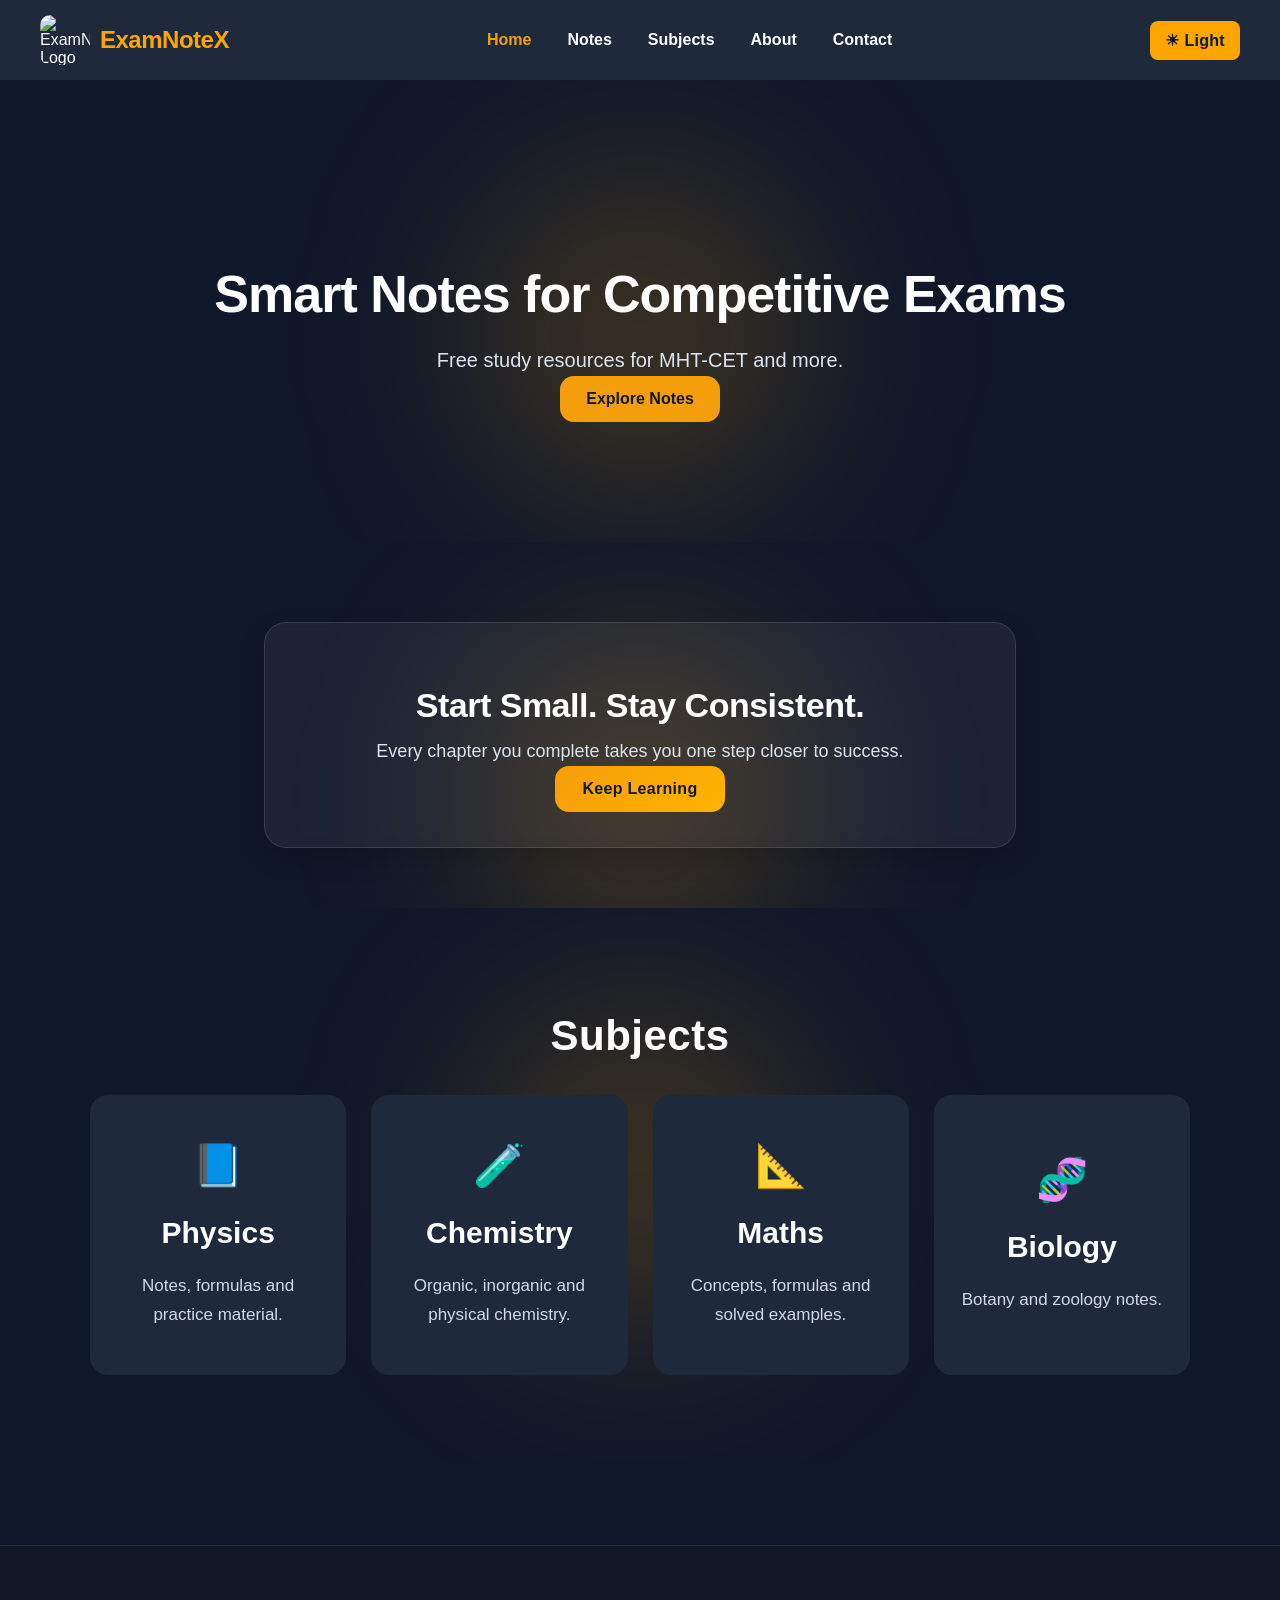
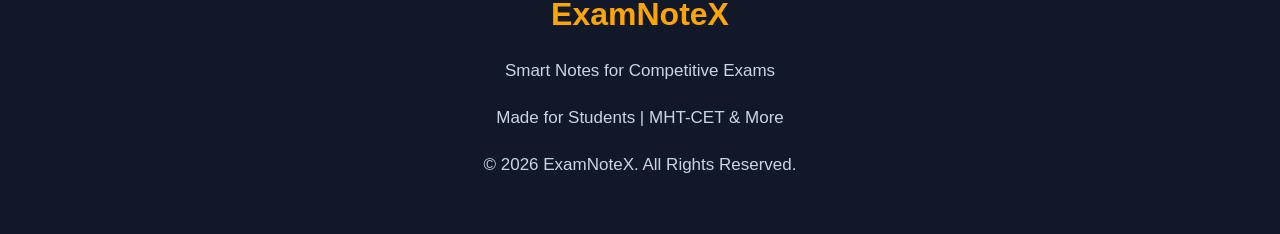
==== index.html @ 70fdad8c "Add files via upload" ====
<!DOCTYPE html>
<html lang="en">
<head>
  <meta charset="UTF-8">
  <meta name="viewport" content="width=device-width, initial-scale=1.0">
  <title>ExamNoteX</title>
  <link rel="stylesheet" href="style.css">
</head>
<body>

  <nav>
    <div class="brand">
<img src="assets/logo/logo.jpg" alt="ExamNoteX Logo">
<h2>ExamNoteX</h2>
</div>
    <ul>
  <li><a href="index.html" class="active">Home</a></li>
  <li><a href="notes.html">Notes</a></li>
  <li><a href="subjects.html">Subjects</a></li>
  <li><a href="about.html">About</a></li>
  <li><a href="contact.html">Contact</a></li>
</ul>

<button id="themeToggle">☀️ Light</button>
  </nav>

  <section>
    <h1>Smart Notes for Competitive Exams</h1>
    <p>Free study resources for MHT-CET and more.</p>
    <a href="notes.html" class="hero-btn">Explore Notes</a>
  </section>
<section class="mood-section">
  <div class="mood-box">
    <h2>Start Small. Stay Consistent.</h2>
    <p>Every chapter you complete takes you one step closer to success.</p>
    <button>Keep Learning</button>
  </div>
</section>
<section class="subjects">
  <h2>Subjects</h2>

  <div class="card-container">

    <a href="physics.html" class="card-link">
      <div class="card">
        <span>📘</span>
        <h3>Physics</h3>
        <p>Notes, formulas and practice material.</p>
      </div>
    </a>

    <a href="chemistry.html" class="card-link">
      <div class="card">
        <span>🧪</span>
        <h3>Chemistry</h3>
        <p>Organic, inorganic and physical chemistry.</p>
      </div>
    </a>

    <a href="maths.html" class="card-link">
      <div class="card">
        <span>📐</span>
        <h3>Maths</h3>
        <p>Concepts, formulas and solved examples.</p>
      </div>
    </a>

    <a href="biology.html" class="card-link">
      <div class="card">
        <span>🧬</span>
        <h3>Biology</h3>
        <p>Botany and zoology notes.</p>
      </div>
    </a>

  </div>
</section>

<footer>
  <h3>ExamNoteX</h3>
  <p>Smart Notes for Competitive Exams</p>
  <p>Made for Students | MHT-CET & More</p>
  <p>© 2026 ExamNoteX. All Rights Reserved.</p>
</footer>
 <script src="script.js"></script>
</body>
</html>
---- style.css ----
html{
  scroll-behavior:smooth;
}
body{
  margin:0;
  font-family:Arial, sans-serif;
  background:#0f172a;
  color:white;
  animation:fadeIn 0.6s ease;
}
@keyframes fadeIn{
  from{
    opacity:0;
    transform:translateY(8px);
  }
  to{
    opacity:1;
    transform:translateY(0);
  }
}

nav{
  display:flex;
  justify-content:space-between;
  align-items:center;
  padding:15px 40px;
  background:#1e293b;
}

nav h2{
  margin:0;
  color:orange;
}

ul{
  display:flex;
  gap:12px;
  list-style:none;
  margin:0;
  padding:0;
}

li{
  cursor:pointer;
  position:relative;
  padding:8px 12px;
  border-radius:8px;
  transition:0.3s ease;
}
li:hover{
  background:rgba(255,165,0,0.12);
  color:orange;
}

li::after{
  content:"";
  position:absolute;
  left:12px;
  bottom:4px;
  width:0%;
  height:2px;
  background:orange;
  transition:0.3s ease;
}

li:hover::after{
  width:calc(100% - 24px);
}
li.active{
  background:orange;
  color:black;
  font-weight:bold;
}

section{
  text-align:center;
  padding:140px 20px 120px;
  position:relative;
  overflow:hidden;
}

section::before{
  content:"";
  position:absolute;
  width:350px;
  height:350px;
  background:rgba(255,165,0,0.18);
  border-radius:50%;
  filter:blur(90px);
  top:80px;
  left:50%;
  transform:translateX(-50%);
  z-index:0;
}

section *{
  position:relative;
  z-index:1;
}

.light-mode section::before{
  background:linear-gradient(135deg, rgba(255,255,255,0.55), rgba(219,234,254,0.75));
  width:520px;
  height:320px;
  border-radius:24px;
  box-shadow:0 12px 30px rgba(37,99,235,0.12);
  border:1px solid rgba(255,255,255,0.6);
  filter:none;
}

h1{
  font-size:52px;
  margin-bottom:18px;
  max-width:900px;
  margin-left:auto;
  margin-right:auto;
  line-height:1.2;
}

p{
  font-size:20px;
  color:#cbd5e1;
  max-width:700px;
  margin:0 auto;
  line-height:1.6;
}

button{
  padding:14px 26px;
  border:none;
  border-radius:14px;
  font-size:16px;
  font-weight:700;
  cursor:pointer;
  transition:0.3s ease;
}

button:hover{
  transform:translateY(-3px);
  box-shadow:0 12px 24px rgba(255,170,0,0.25);
}

.brand{
  display:flex;
  align-items:center;
  gap:10px;
}

.brand img{
  width:50px;
  height:50px;
  object-fit:cover;
  border-radius:10px;
  transition:0.3s ease;
}

.brand img:hover{
  transform:scale(1.08);
}

#themeToggle{
  padding:10px 15px;
  border:none;
  border-radius:8px;
  background:orange;
  cursor:pointer;
  font-weight:bold;
}

.light-mode{
  background:#f8fafc;
  color:black;
}

.light-mode nav{
  background:#e2e8f0;
}

.light-mode p{
  color:#334155;
}

.light-mode button{
  background:#2563eb;
  color:white;
}
.light-mode li:hover{
  background:rgba(37,99,235,0.12);
  color:#2563eb;
}

.light-mode li::after{
  background:#2563eb;
}

.light-mode li.active{
  background:#2563eb;
  color:white;
}
.light-mode .brand img{
  box-shadow:0 6px 15px rgba(0,0,0,0.08);
}
.subjects{
  padding:110px 20px 90px;
  text-align:center;
}

.subjects h2{
  font-size:42px;
  margin-bottom:35px;
  letter-spacing:0.5px;
}

.card-container{
  display:grid;
  grid-template-columns:repeat(auto-fit, minmax(230px, 1fr));
  gap:25px;
  max-width:1100px;
  margin:auto;
}

.card{
  background:#1e293b;
  padding:30px 20px;
  border-radius:18px;
  transition:0.35s ease;
  cursor: pointer;
min-height:220px;
display:flex;
flex-direction:column;
justify-content:center;
}

.page-subtitle{
  text-align:center;
  margin-top:10px;
  margin-bottom:30px;
  font-size:18px;
  opacity:0.9;
}

.card-link{
  text-decoration:none;
  color:inherit;
  display:block;
}

.card span{
  font-size:42px;
  display:block;
  margin-bottom:12px;
}

.card h3{
  font-size:30px;
  margin-bottom:12px;
}

.card p{
  font-size:17px;
  line-height:1.7;
  opacity:0.95;
}

.card:hover{
  transform:translateY(-10px) scale(1.02);
  box-shadow:0 18px 35px rgba(0, 0, 0, 0.28);
}

.light-mode .card{
  background:#ffffff;
  border:1px solid #e5e7eb;
  box-shadow:0 8px 18px rgba(0,0,0,0.06)
}

footer{
  margin-top:80px;
  padding:50px 20px;
  text-align:center;
  background:#111827;
  border-top:1px solid rgba(255,255,255,0.08);

  display:flex;
  flex-direction:column;
  justify-content:center;
  align-items:center;
  gap:10px;
}

footer h3{
  font-size:32px;
  color:orange;
  margin:0 0 10px 0;
}

footer p{
  margin:4px 0;
  font-size:17px;
  color:#cbd5e1;
  line-height:1.7;
}

.light-mode footer{
  background:#e2e8f0;
  border-top:1px solid #cbd5e1;
}

.light-mode footer h3{
  color:#2563eb;
}

.light-mode footer p{
  color:#334155;
}

.card-link{
  text-decoration:none;
  color:inherit;
  display:block;
}
li a{
  text-decoration:none;
  color:white;
}

.light-mode li a{
  color:black;
}
.mood-section{
  padding:40px 20px 20px;
}

.mood-box{
  max-width:700px;
  width:90%;
  margin:40px auto;
  text-align:center;
  padding:35px 25px;
  border-radius:22px;
 background: rgba(255,255,255,0.06);
 border: 1px solid rgba(255,255,255,0.12);
 box-shadow: 0 10px 25px rgba(0,0,0,0.18);
  backdrop-filter:blur(6px);
}

.mood-box h2{
  font-size:34px;
  margin-bottom:12px;
}

.mood-box p{
  font-size:18px;
}

.light-mode .mood-box{
  background:#eaf1fb;
  border:1px solid #cbd5e1;
  box-shadow:0 10px 25px rgba(0,0,0,0.06);
}

section h1{
  letter-spacing:-1px;
}

section p{
  margin-top:12px;
}

section button{
  min-width:170px;
}

html{
  scroll-behavior:smooth;
}

section,
.card,
.mood-box,
footer{
  transition:all 0.35s ease;
}

section{
  scroll-margin-top:90px;
}

.subjects{
  padding-top:70px;
}

.card h3{
  margin:14px 0 10px;
}

.card p{
  line-height:1.7;
}

button{
  font-weight:700;
  letter-spacing:0.3px;
}

h2{
  letter-spacing:-0.5px;
}

body{
  font-family: 'Segoe UI', Tahoma, Geneva, Verdana, sans-serif;
}

h1,h2,h3{
  font-weight:800;
}

p{
  color:#dbe4f0;
}

.light-mode p{
  color:#334155;
}

button{
  background:linear-gradient(135deg,#f59e0b,#ffb300);
  color:#111827;
}

button:hover{
  filter:brightness(1.05);
}

nav a{
  font-weight:600;
}

nav a:hover{
  color:#f59e0b;
}
.notes-search{
  text-align:center;
  margin:40px 0 20px;
}

.notes-search input{
  width:60%;
  max-width:500px;
  padding:14px 18px;
  border:none;
  outline:none;
  border-radius:14px;
  font-size:16px;
  background:#1e293b;
  color:white;
  box-shadow:0 8px 20px rgba(0,0,0,0.25);
}

.notes-search input::placeholder{
  color:#cbd5e1;
}

@media (max-width: 768px){

  nav{
    flex-direction:column;
    align-items:center;
    gap:12px;
    padding:12px 15px;
  }

  .brand{
    flex-direction:column;
    gap:6px;
  }

  .brand img{
    width:42px;
    height:42px;
  }

  nav h2{
    font-size:22px;
  }

  ul{
    display:flex;
    flex-wrap:wrap;
    justify-content:center;
    gap:10px;
  }

  li{
    padding:6px 10px;
    font-size:16px;
  }

  #themeToggle{
    margin-top:8px;
    padding:10px 18px;
    font-size:16px;
  }

  h1{
    font-size:42px;
    line-height:1.25;
  }

  section{
    padding:100px 15px 80px;
  }

  .subjects h2,
  .mood-box h2{
    font-size:28px;
  }

  p{
    font-size:16px;
  }

  .card-container{
    grid-template-columns:1fr;
    gap:18px;
  }

  .card{
    min-height:auto;
    padding:25px 18px;
  }

.mood-box{
  width:92%;
  margin:30px auto;
  padding:25px 18px;
}

  button{
    width:auto;
    font-size: 15px;
    padding: 13px 22px;
  }

h1{
  font-size:34px;
  line-height:1.2;
  margin-bottom:14px;
}

section p{
  font-size:18px;
  line-height:1.6;
  padding:0 6px;
}

section button{
  padding:14px 24px;
  font-size:17px;
  border-radius:14px;
}
.card:hover{
  transform:translateY(-6px);
}
.card span{
  font-size:36px;
}
footer{
  padding:40px 15px;
}

footer h3{
  font-size:26px;
}

footer p{
  font-size:15px;
}
.notes-search input{
  width:90%;
}
.subjects h2{
  font-size:34px;
}

.card h3{
  font-size:26px;
}

.card p{
  font-size:16px;
}
}
@media (max-width: 480px){

  h1{
    font-size:32px;
    line-height:1.2;
  }

  nav h2{
    font-size:18px;
  }

  ul{
    gap:10px;
  }

  li{
    padding:6px 10px;
    font-size:15px;
  }

  #themeToggle{
    padding:10px 14px;
    font-size:15px;
  }

  .subjects h2,
  .mood-box h2{
    font-size:24px;
  }

}

body,
nav,
.card,
.mood-box,
footer,
button,
input{
  transition:background 0.35s ease, color 0.35s ease, box-shadow 0.35s ease;
}

nav a.active{
  color:#f59e0b;
  font-weight:700;
}

nav a:hover{
  color:#f59e0b;
}

.hero-btn{
  display:inline-block;
  padding:14px 26px;
  background:#f59e0b;
  color:#111827;
  text-decoration:none;
  font-size:16px;
  font-weight:700;
  border-radius:14px;
  transition:0.3s ease;
}

.hero-btn:hover{
  transform:translateY(-3px);
  box-shadow:0 12px 24px rgba(245,158,11,0.28);
}

.page-subtitle{
  text-align:center;
  font-size:17px;
  opacity:0.9;
  margin-top:10px;
  margin-bottom:28px;
}

.mini-note{
  text-align:center;
  margin-top:30px;
  font-size:16px;
  opacity:0.85;
}

.light-mode .mini-note,
.light-mode .page-subtitle{
  color:#374151;
}

.contact-link{
  color:inherit;
  text-decoration:none;
  font-weight:600;
}

.contact-link:hover{
  text-decoration:underline;
}

.contact-cta{
  text-align:center;
  margin-top:30px;
}

.contact-cta a:hover{
  transform:translateY(-3px);
}
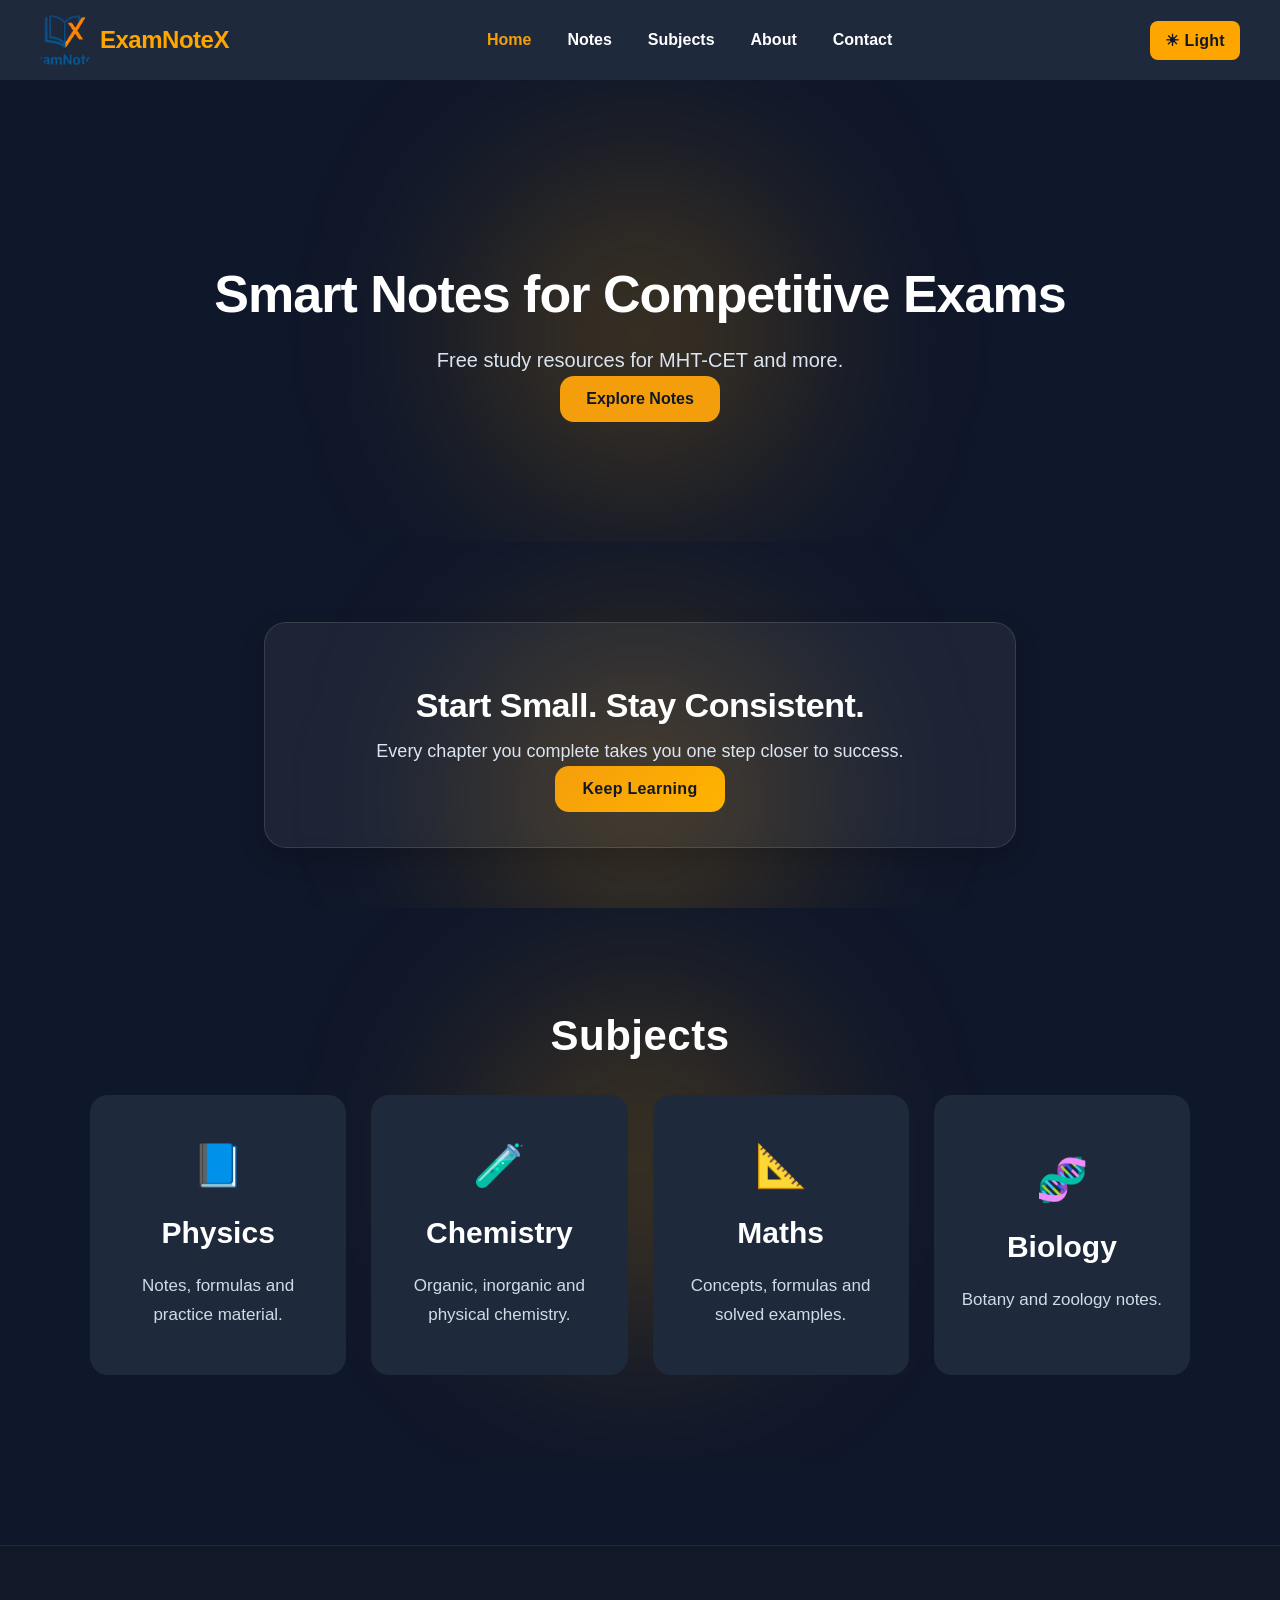
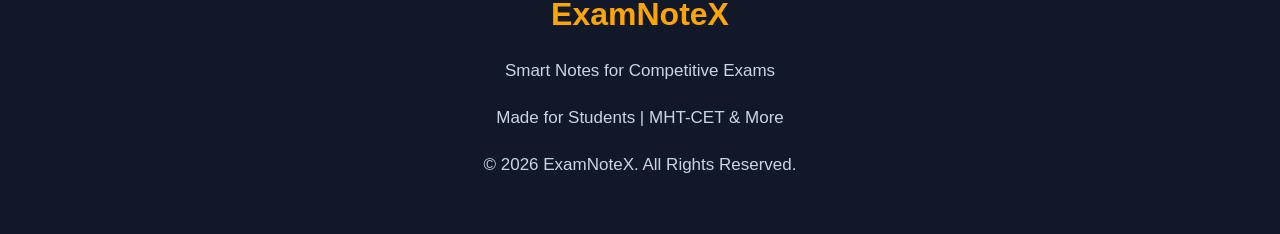
==== commit c2b4566e: "Update index.html" ====
--- a/index.html
+++ b/index.html
@@ -10,7 +10,7 @@
 
   <nav>
     <div class="brand">
-<img src="assets/logo/logo.jpg" alt="ExamNoteX Logo">
+<img src="logo.jpg" alt="ExamNoteX Logo">
 <h2>ExamNoteX</h2>
 </div>
     <ul>
@@ -84,4 +84,4 @@
 </footer>
  <script src="script.js"></script>
 </body>
-</html>+</html>
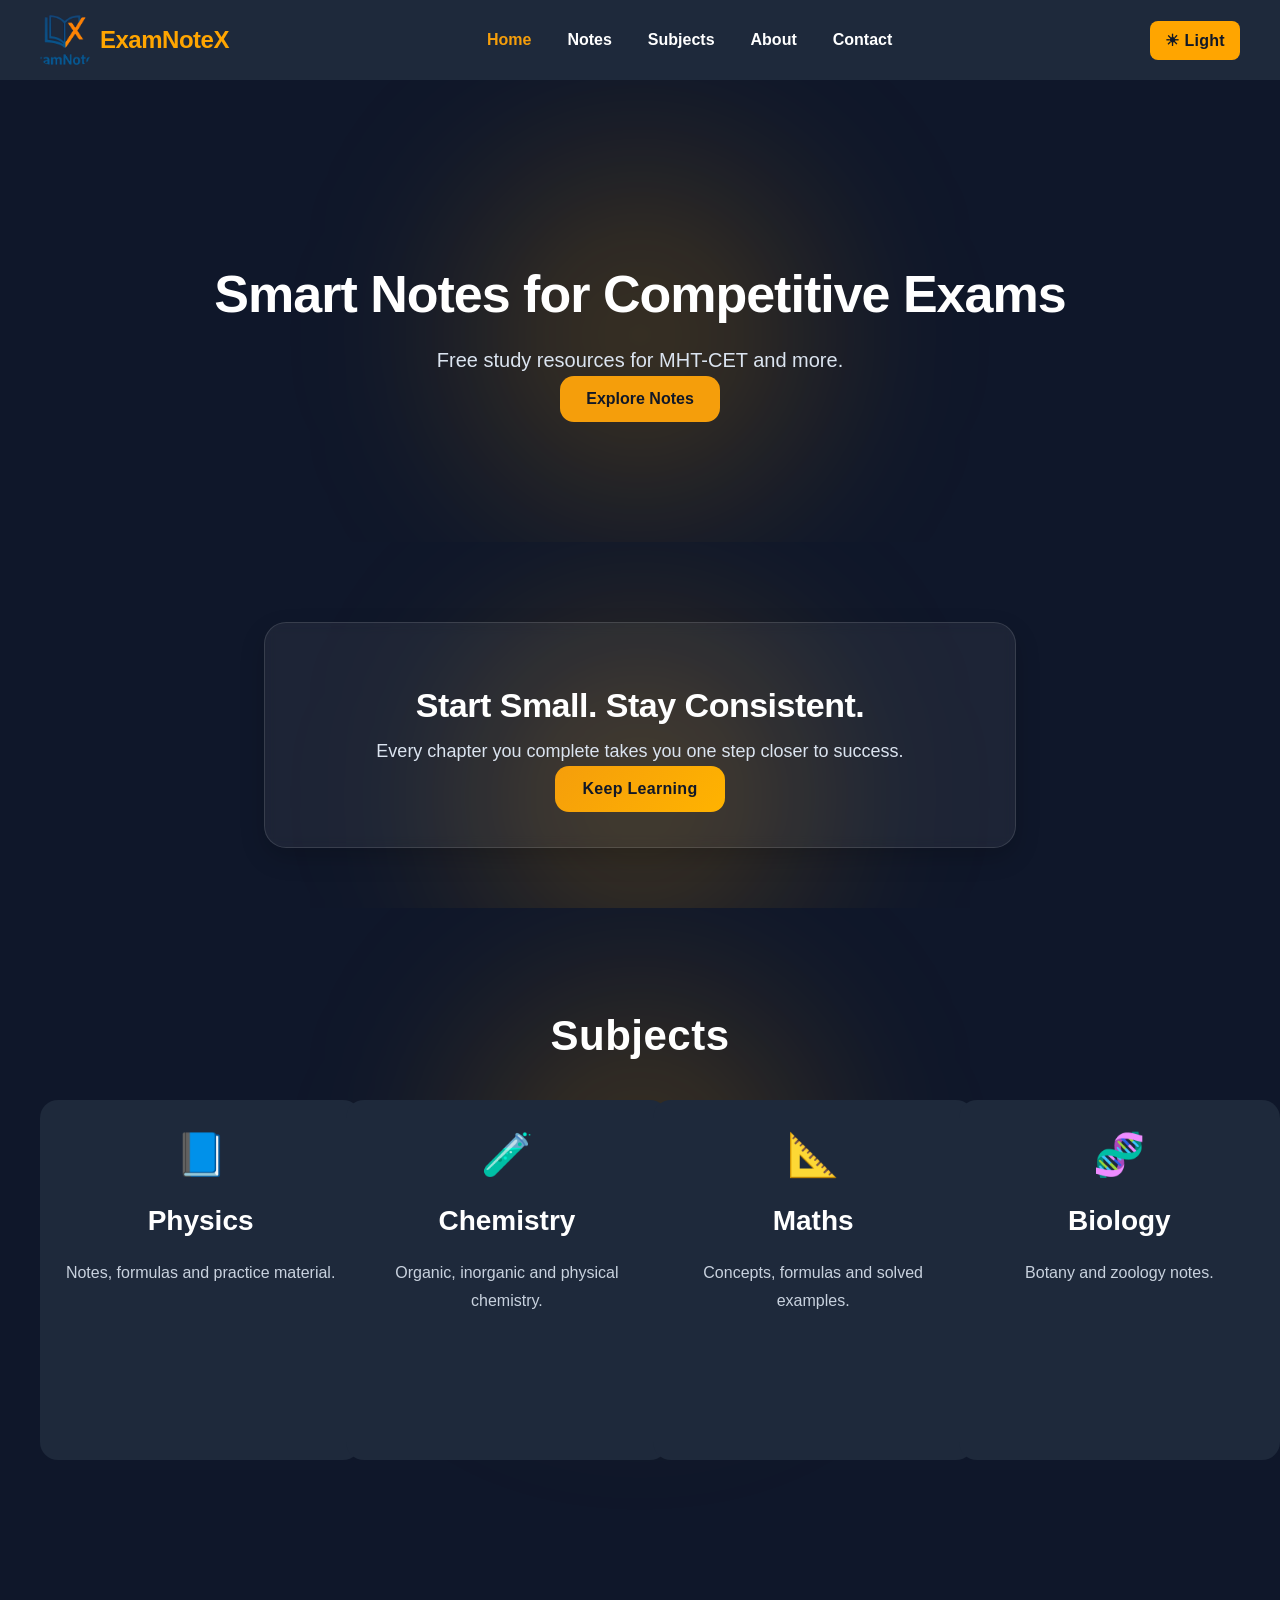
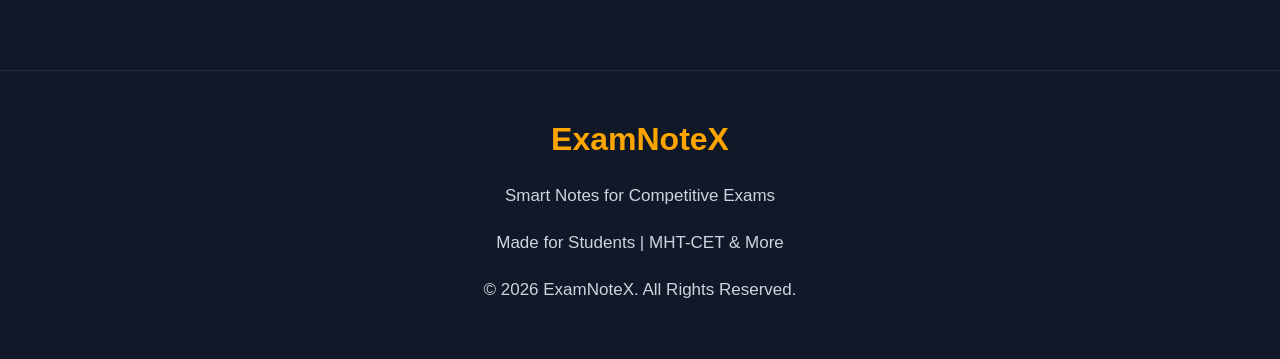
==== commit 4ca08057: "Fix HTML structure and update class names" ====
--- a/index.html
+++ b/index.html
@@ -39,7 +39,7 @@
 <section class="subjects">
   <h2>Subjects</h2>
 
-  <div class="card-container">
+  <div class="cards-container">
 
     <a href="physics.html" class="card-link">
       <div class="card">
--- a/style.css
+++ b/style.css
@@ -7,6 +7,7 @@
   background:#0f172a;
   color:white;
   animation:fadeIn 0.6s ease;
+  overflow-x: hidden;
 }
 @keyframes fadeIn{
   from{
@@ -211,12 +212,15 @@
   letter-spacing:0.5px;
 }
 
-.card-container{
-  display:grid;
-  grid-template-columns:repeat(auto-fit, minmax(230px, 1fr));
-  gap:25px;
-  max-width:1100px;
-  margin:auto;
+.cards-container {
+  display: grid;                         /* 🔥 main */
+  grid-template-columns: repeat(4, 1fr); /* 4 cards row */
+  gap: 25px;
+
+  max-width: 1200px;
+  width: 100%;
+  margin: 40px auto;
+  padding: 0 20px;
 }
 
 .card{
@@ -224,11 +228,19 @@
   padding:30px 20px;
   border-radius:18px;
   transition:0.35s ease;
-  cursor: pointer;
-min-height:220px;
-display:flex;
-flex-direction:column;
-justify-content:center;
+  cursor:pointer;
+
+  min-height:300px;           /* same height for all cards */
+  width:100%;                /* same width */
+
+  display:flex;
+  flex-direction:column;
+
+  justify-content:flex-start; /* content top ला सुरू */
+  align-items:center;         /* center align */
+
+  overflow:hidden;
+   transition: transform 0.3s ease, box-shadow 0.3s ease; /* 🔥 */
 }
 
 .page-subtitle{
@@ -242,7 +254,6 @@
 .card-link{
   text-decoration:none;
   color:inherit;
-  display:block;
 }
 
 .card span{
@@ -251,20 +262,24 @@
   margin-bottom:12px;
 }
 
+.card h2,
 .card h3{
-  font-size:30px;
+  font-size:28px;
+  margin-bottom:10px;
+  text-align:center;
+}
+
+.card p{
+  font-size:16px;
+  line-height:1.6;
   margin-bottom:12px;
-}
-
-.card p{
-  font-size:17px;
-  line-height:1.7;
-  opacity:0.95;
+  opacity:0.9;
+  text-align:center;
 }
 
 .card:hover{
-  transform:translateY(-10px) scale(1.02);
-  box-shadow:0 18px 35px rgba(0, 0, 0, 0.28);
+  transform:translateY(-8px) scale(1.02);
+  box-shadow:0 12px 25px rgba(0,0,0,0.25);
 }
 
 .light-mode .card{
@@ -387,6 +402,7 @@
 
 .subjects{
   padding-top:70px;
+  text-align: center;
 }
 
 .card h3{
@@ -519,8 +535,8 @@
     font-size:16px;
   }
 
-  .card-container{
-    grid-template-columns:1fr;
+  .cards-container{
+    grid-template-columns: repeat(2, 1fr);
     gap:18px;
   }
 
@@ -619,7 +635,10 @@
   .mood-box h2{
     font-size:24px;
   }
-
+  
+.cards-container {
+    grid-template-columns: 1fr;
+  }
 }
 
 body,
@@ -695,4 +714,45 @@
 
 .contact-cta a:hover{
   transform:translateY(-3px);
-}+}
+
+.chapter-list {
+  list-style: none;
+  padding: 0;
+  margin-top: 10px;
+
+  display: flex;              /* 🔥 */
+  flex-direction: column;     /* 🔥 vertical */
+  align-items: center;        /* center */
+  width: 100%;
+}
+
+.chapter-list li {
+  width: 100%;
+  text-align: center;
+  margin: 6px 0;
+}
+
+.chapter-list a {
+  text-decoration: none;
+  color: #2563eb;
+  font-weight: 500;
+}
+
+.chapter-list a:hover {
+  text-decoration: underline;
+}
+
+.cards-container {
+  display: grid !important;
+  grid-template-columns: repeat(4, 1fr) !important;
+  gap: 25px !important;
+
+  max-width: 1200px;
+  margin: 40px auto;
+  padding: 0 20px;
+}
+
+.card {
+  width: 100% !important;
+}
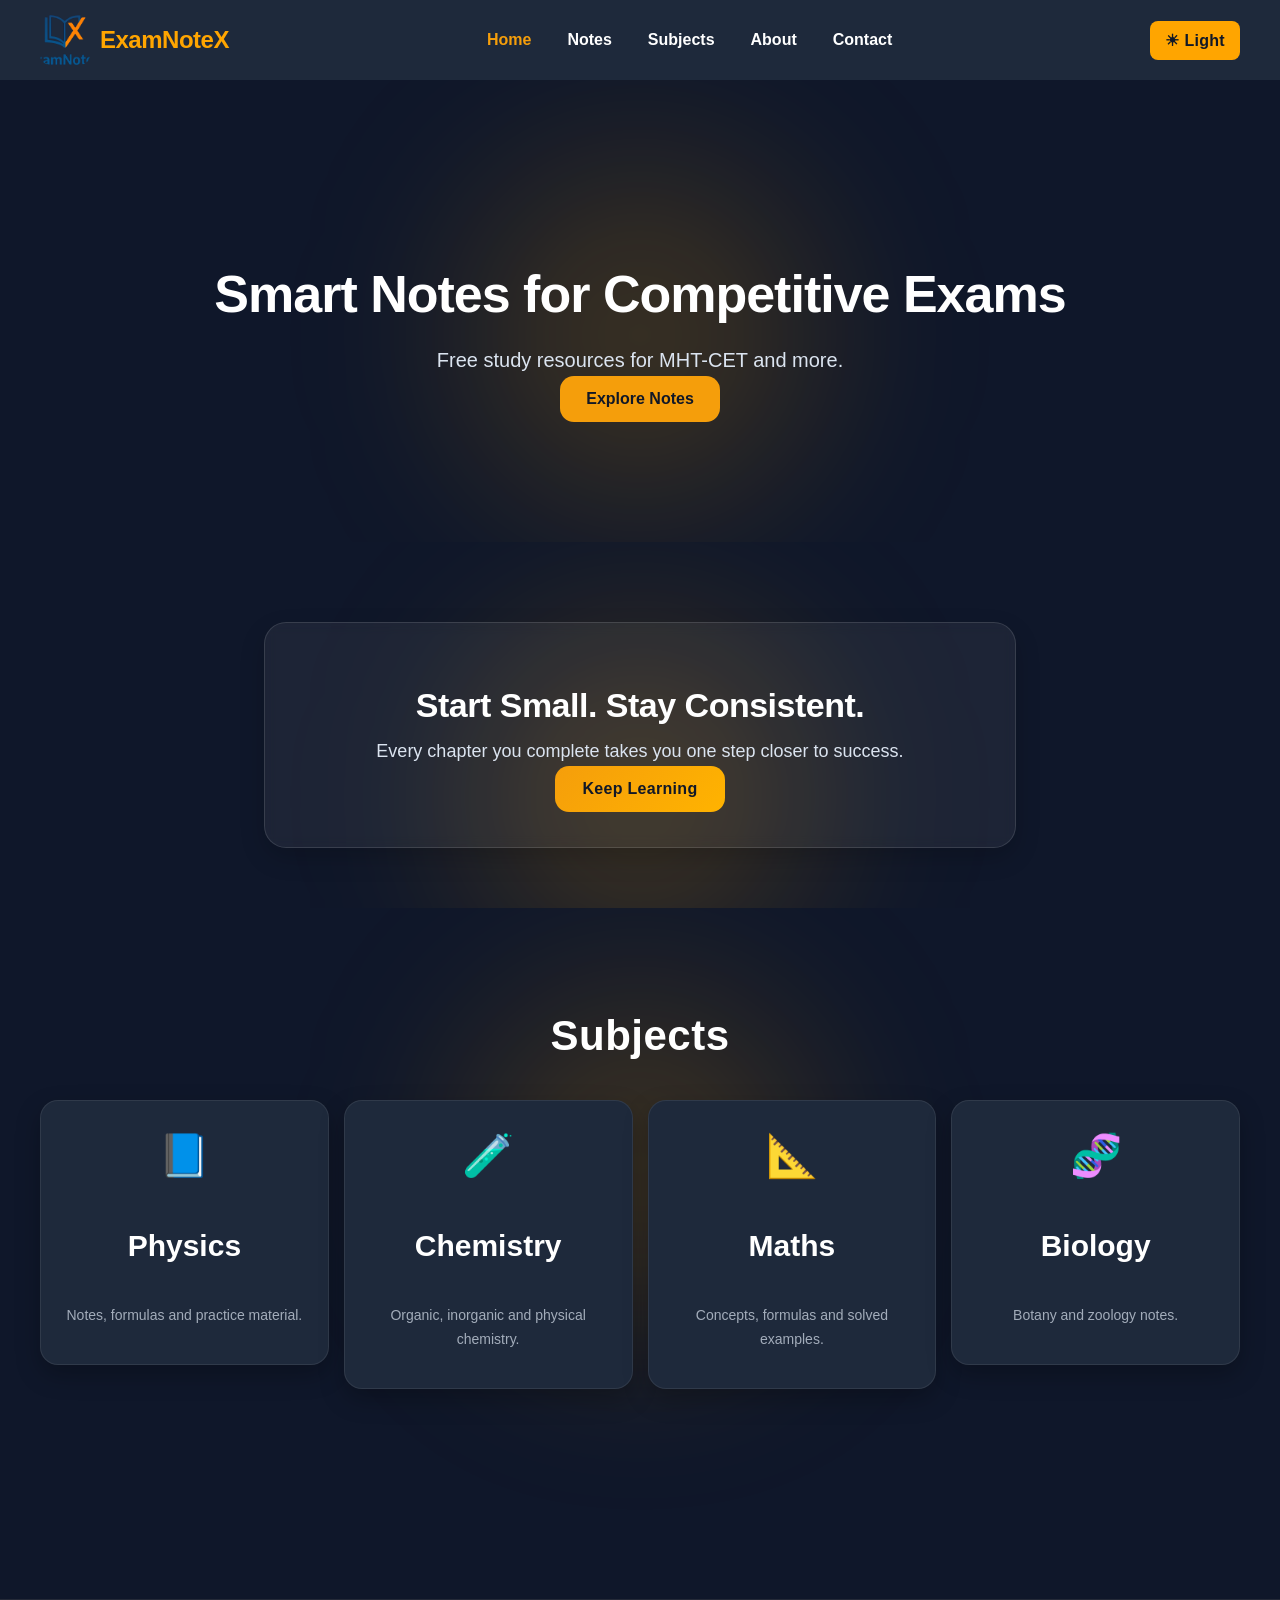
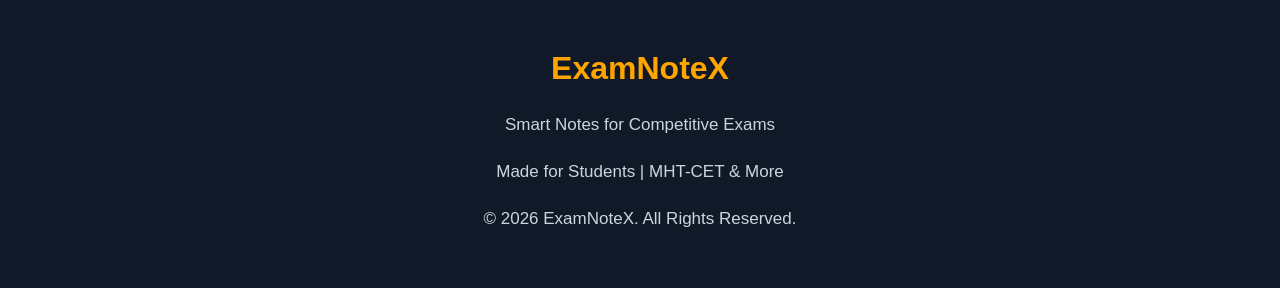
==== commit 3676364e: "Add Google site verification to index.html Added Google site verification meta tag for SEO." ====
--- a/index.html
+++ b/index.html
@@ -1,6 +1,7 @@
 <!DOCTYPE html>
-<html lang="en">
+<html lang="en">  
 <head>
+  <meta name="google-site-verification" content="WePYpNzc85PpRdTRiaks_hO9lWOfAYYCz_d6ygVUNQ8" />
   <meta charset="UTF-8">
   <meta name="viewport" content="width=device-width, initial-scale=1.0">
   <title>ExamNoteX</title>
--- a/style.css
+++ b/style.css
@@ -7,7 +7,6 @@
   background:#0f172a;
   color:white;
   animation:fadeIn 0.6s ease;
-  overflow-x: hidden;
 }
 @keyframes fadeIn{
   from{
@@ -212,14 +211,13 @@
   letter-spacing:0.5px;
 }
 
-.cards-container {
-  display: grid;                         /* 🔥 main */
-  grid-template-columns: repeat(4, 1fr); /* 4 cards row */
-  gap: 25px;
-
-  max-width: 1200px;
-  width: 100%;
+.cards-container{
+  display:grid;
+  grid-template-columns: repeat(4, 1fr);
+  gap:15px;
+  max-width:1200px;
   margin: 40px auto;
+  align-items: start;
   padding: 0 20px;
 }
 
@@ -228,19 +226,19 @@
   padding:30px 20px;
   border-radius:18px;
   transition:0.35s ease;
-  cursor:pointer;
-
-  min-height:300px;           /* same height for all cards */
-  width:100%;                /* same width */
-
-  display:flex;
-  flex-direction:column;
-
-  justify-content:flex-start; /* content top ला सुरू */
-  align-items:center;         /* center align */
-
-  overflow:hidden;
-   transition: transform 0.3s ease, box-shadow 0.3s ease; /* 🔥 */
+  cursor: pointer;
+  height: auto;
+min-height:auto;
+display:flex;
+flex-direction:column;
+justify-content:flex-start;
+  gap: 10px;
+
+  align-items:center;
+  border: 1px solid rgba(255,255,255,0.08);
+  box-shadow: 0 10px 25px rgba(0,0,0,0.25);
+  overflow: hidden;
+  transition: transform 0.3s ease, box-shadow 0.3s ease;
 }
 
 .page-subtitle{
@@ -254,6 +252,7 @@
 .card-link{
   text-decoration:none;
   color:inherit;
+  display:block;
 }
 
 .card span{
@@ -262,29 +261,31 @@
   margin-bottom:12px;
 }
 
-.card h2,
 .card h3{
-  font-size:28px;
-  margin-bottom:10px;
-  text-align:center;
+  font-size:30px;
+  margin-bottom:12px;
+  min-height: 60px;
+  display:flex;
+  align-items:center;
+  justify-content:center;
+  
 }
 
 .card p{
-  font-size:16px;
-  line-height:1.6;
-  margin-bottom:12px;
-  opacity:0.9;
-  text-align:center;
+  font-size:17px;
+  line-height:1.7;
+  opacity:0.95;
+  min-height: 20px;
 }
 
 .card:hover{
-  transform:translateY(-8px) scale(1.02);
-  box-shadow:0 12px 25px rgba(0,0,0,0.25);
+  transform:translateY(-6px) scale(1.01);
+  box-shadow:0 18px 35px rgba(0, 0, 0, 0.28);
 }
 
 .light-mode .card{
   background:#ffffff;
-  border:1px solid #e5e7eb;
+  border:1px solid #e2e8f0;
   box-shadow:0 8px 18px rgba(0,0,0,0.06)
 }
 
@@ -402,7 +403,6 @@
 
 .subjects{
   padding-top:70px;
-  text-align: center;
 }
 
 .card h3{
@@ -536,7 +536,7 @@
   }
 
   .cards-container{
-    grid-template-columns: repeat(2, 1fr);
+    grid-template-columns:1fr;
     gap:18px;
   }
 
@@ -635,10 +635,7 @@
   .mood-box h2{
     font-size:24px;
   }
-  
-.cards-container {
-    grid-template-columns: 1fr;
-  }
+
 }
 
 body,
@@ -716,15 +713,21 @@
   transform:translateY(-3px);
 }
 
+/* ===== CHAPTER LIST FIX ===== */
 .chapter-list {
   list-style: none;
   padding: 0;
   margin-top: 10px;
 
-  display: flex;              /* 🔥 */
-  flex-direction: column;     /* 🔥 vertical */
-  align-items: center;        /* center */
+  display: flex;
+  flex-direction: column;
+  gap: 8px;              /* spacing between chapters */
+align--items: center;
   width: 100%;
+
+  justify-content: flex-start;
+  
+  min-height: 140px;
 }
 
 .chapter-list li {
@@ -733,26 +736,44 @@
   margin: 6px 0;
 }
 
+/* links styling */
 .chapter-list a {
+  display: inline-block;
+  padding: 6px 10px;
+
+  color: #3b82f6;
   text-decoration: none;
-  color: #2563eb;
-  font-weight: 500;
-}
-
+  font-size: 15px;
+
+  border-radius: 6px;
+  transition: all 0.25s ease;
+}
+
+/* hover effect */
 .chapter-list a:hover {
-  text-decoration: underline;
-}
-
-.cards-container {
-  display: grid !important;
-  grid-template-columns: repeat(4, 1fr) !important;
-  gap: 25px !important;
-
-  max-width: 1200px;
-  margin: 40px auto;
-  padding: 0 20px;
-}
-
+  background: rgba(59,130,246,0.15);
+  box-shadow: 0 0 10px rgba(59,130,246,0.25);
+  transform: scale(1.05);
+}
+
+/* ===== CARD ALIGNMENT FIX ===== */
 .card {
-  width: 100% !important;
-}
+  display: flex;
+  flex-direction: column;
+  align-items: center;
+  justify-content: flex-start;
+
+  gap: 10px;             /* spacing inside card */
+}
+
+/* headings spacing */
+.card h3 {
+  margin-bottom: 6px;
+}
+
+/* subtitle */
+.card p {
+  font-size: 14px;
+  opacity: 0.7;
+  margin-bottom: 6px;
+}
